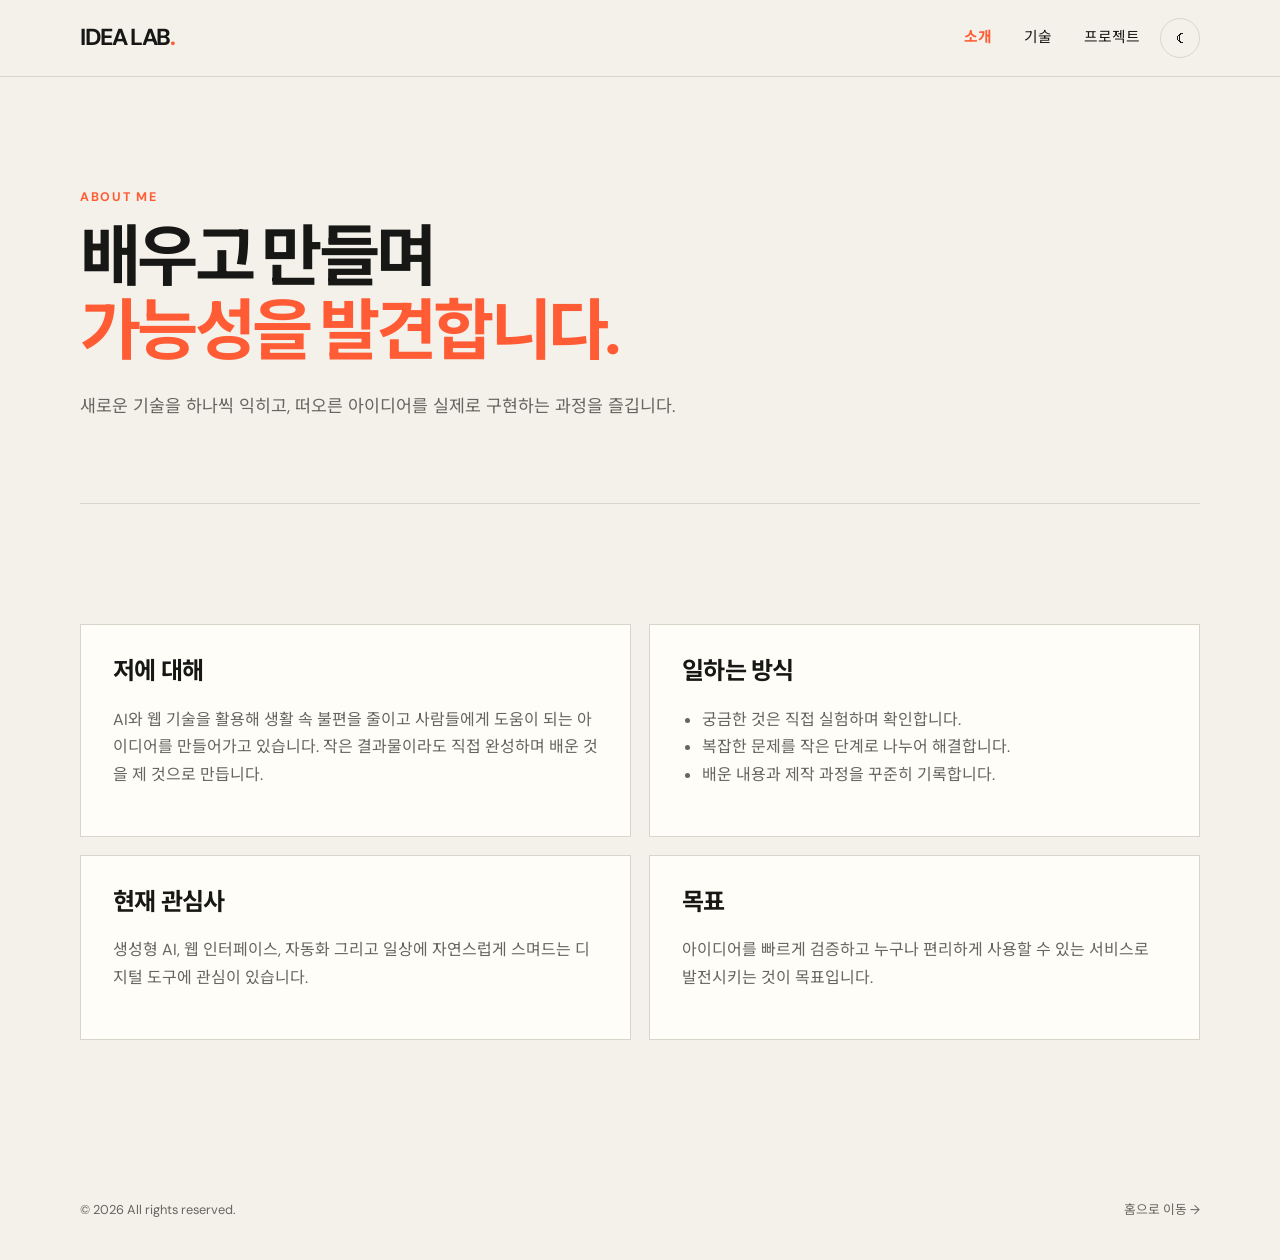
==== about.html @ a8362018 "Move frontend files to repository root" ====
<!DOCTYPE html>
<html lang="ko">
<head>
  <meta charset="UTF-8"><meta name="viewport" content="width=device-width, initial-scale=1.0">
  <meta name="description" content="AI와 웹을 배우며 아이디어를 직접 만드는 사람의 소개입니다.">
  <title>소개 | AI로 아이디어를 현실로</title>
  <link rel="preconnect" href="https://fonts.googleapis.com"><link rel="preconnect" href="https://fonts.gstatic.com" crossorigin>
  <link href="https://fonts.googleapis.com/css2?family=DM+Sans:wght@400;500;600;700&family=Noto+Sans+KR:wght@400;500;600;700&display=swap" rel="stylesheet"><link rel="stylesheet" href="styles.css">
</head>
<body>
  <header class="header"><nav class="nav container" aria-label="주요 메뉴"><a class="logo" href="index.html">IDEA LAB<span>.</span></a><button class="menu-button" type="button" aria-label="메뉴 열기" aria-expanded="false">☰</button><div class="nav-links"><a href="about.html" aria-current="page">소개</a><a href="skills.html">기술</a><a href="projects.html">프로젝트</a></div><button class="theme-button" type="button" aria-label="테마 변경">☾</button></nav></header>
  <main class="subpage-main">
    <section class="page-hero container reveal"><p class="eyebrow">ABOUT ME</p><h1>배우고 만들며<br><span class="title-accent">가능성을 발견합니다.</span></h1><p>새로운 기술을 하나씩 익히고, 떠오른 아이디어를 실제로 구현하는 과정을 즐깁니다.</p></section>
    <section class="section container"><div class="detail-grid"><article class="detail-card reveal"><h2>저에 대해</h2><p>AI와 웹 기술을 활용해 생활 속 불편을 줄이고 사람들에게 도움이 되는 아이디어를 만들어가고 있습니다. 작은 결과물이라도 직접 완성하며 배운 것을 제 것으로 만듭니다.</p></article><article class="detail-card reveal"><h2>일하는 방식</h2><ul><li>궁금한 것은 직접 실험하며 확인합니다.</li><li>복잡한 문제를 작은 단계로 나누어 해결합니다.</li><li>배운 내용과 제작 과정을 꾸준히 기록합니다.</li></ul></article><article class="detail-card reveal"><h2>현재 관심사</h2><p>생성형 AI, 웹 인터페이스, 자동화 그리고 일상에 자연스럽게 스며드는 디지털 도구에 관심이 있습니다.</p></article><article class="detail-card reveal"><h2>목표</h2><p>아이디어를 빠르게 검증하고 누구나 편리하게 사용할 수 있는 서비스로 발전시키는 것이 목표입니다.</p></article></div></section>
  </main>
  <footer class="footer container"><p>© <span id="year"></span> All rights reserved.</p><a href="index.html">홈으로 이동 →</a></footer><script src="script.js"></script>
</body></html>
---- styles.css ----
:root { --bg:#f4f1ea; --surface:#fffdf8; --text:#171815; --muted:#65665f; --line:#d9d5cb; --accent:#ff5c35; --dark:#20241f; }
* { box-sizing:border-box; }
html { scroll-behavior:smooth; }
body { margin:0; background:var(--bg); color:var(--text); font-family:"DM Sans","Noto Sans KR",sans-serif; line-height:1.7; transition:background .25s,color .25s; }
body.dark { --bg:#171916; --surface:#21241f; --text:#f4f1e9; --muted:#a8aaa2; --line:#3a3d36; --dark:#f4f1e9; }
a { color:inherit; text-decoration:none; }
button,input,textarea { font:inherit; }
.container { width:min(1120px,calc(100% - 48px)); margin-inline:auto; }
.header { position:sticky; top:0; z-index:10; background:color-mix(in srgb,var(--bg) 88%,transparent); border-bottom:1px solid var(--line); backdrop-filter:blur(12px); }
.nav { height:76px; display:flex; align-items:center; justify-content:space-between; }
.logo { font-size:1.45rem; font-weight:700; letter-spacing:-.06em; }.logo span { color:var(--accent); }
.nav-links { display:flex; gap:32px; margin-left:auto; margin-right:20px; font-size:.92rem; }.nav-links a:hover { color:var(--accent); }
.theme-button,.menu-button { border:1px solid var(--line); border-radius:50%; width:40px; height:40px; background:transparent; color:var(--text); cursor:pointer; }.menu-button { display:none; }
.hero { min-height:calc(100vh - 76px); padding:100px 0; display:grid; grid-template-columns:1.3fr .7fr; gap:80px; align-items:center; }
.eyebrow,.section-number { color:var(--accent); font-size:.78rem; font-weight:700; letter-spacing:.14em; }
h1,h2,h3,p { margin-top:0; } h1 { max-width:760px; font-size:clamp(2.8rem,5.2vw,4.9rem); line-height:1.12; letter-spacing:-.055em; margin-bottom:30px; word-break:keep-all; overflow-wrap:normal; }.title-line { display:block; white-space:nowrap; }.title-accent { color:var(--accent); }
h2 { font-size:clamp(2.1rem,4vw,3.7rem); line-height:1.2; letter-spacing:-.05em; }
.hero-description { max-width:620px; color:var(--muted); font-size:1.08rem; }
.hero-actions { display:flex; gap:12px; margin:34px 0; }.button { display:inline-flex; justify-content:center; border:1px solid var(--dark); padding:13px 22px; border-radius:2px; cursor:pointer; }.primary { background:var(--dark); color:var(--bg); }.secondary { background:transparent; color:var(--text); }
.social-links { display:flex; gap:24px; font-size:.85rem; font-weight:600; }.social-links a:hover,.project-info a:hover { color:var(--accent); }
.portrait-wrap { position:relative; display:flex; flex-direction:column; align-items:center; justify-self:center; width:100%; text-align:center; }.portrait { width:260px; height:260px; flex:0 0 260px; background:var(--dark); border:5px solid var(--surface); border-radius:50%; overflow:hidden; box-shadow:0 18px 50px #0002; }.portrait img { display:block; width:100%; height:100%; object-fit:cover; object-position:center; transform:scale(1.12); transition:transform .5s ease; }.portrait-wrap:hover .portrait img { transform:scale(1.16); }.portrait-caption { max-width:390px; margin:18px auto 0; padding:18px 22px; color:var(--text); background:var(--surface); border:1px solid var(--line); border-radius:8px; box-shadow:0 10px 30px #0000000d; font-size:1rem; font-weight:600; line-height:1.8; text-align:center; }
.status { position:static; transform:none; margin-top:14px; white-space:nowrap; padding:9px 14px; background:var(--surface); border:1px solid var(--line); font-size:.78rem; box-shadow:0 10px 30px #0002; }.status i { display:inline-block; width:7px; height:7px; margin-right:7px; background:#48aa69; border-radius:50%; }
.section { padding:120px 0; }.section-number { margin-bottom:44px; }.about-grid { display:grid; grid-template-columns:1.1fr .9fr; gap:80px; }.about-grid>div>p { color:var(--muted); font-size:1.05rem; }
.facts { border-top:1px solid var(--line); margin-top:35px; }.facts div { display:flex; justify-content:space-between; padding:13px 0; border-bottom:1px solid var(--line); }.facts dt { color:var(--muted); }.facts dd { margin:0; font-weight:600; }
.skills-section { background:var(--dark); color:var(--bg); }.section-heading { display:flex; align-items:end; justify-content:space-between; gap:30px; margin-bottom:50px; }.section-heading h2 { margin:0; }.section-heading p { max-width:420px; color:var(--muted); }
.skill-grid { display:grid; grid-template-columns:repeat(3,1fr); gap:16px; }.skill-card { padding:34px; color:var(--text); background:var(--surface); }.skill-card>span { color:var(--accent); font-size:.8rem; }.skill-card h3 { margin:50px 0 16px; font-size:1.5rem; }.skill-card p { color:var(--muted); }.skill-card ul { display:flex; flex-wrap:wrap; gap:7px; list-style:none; padding:0; margin-top:24px; }.skill-card li { border:1px solid var(--line); padding:5px 9px; font-size:.75rem; }
.filter-buttons { display:flex; gap:8px; margin-bottom:28px; }.filter-buttons button { padding:8px 16px; border:1px solid var(--line); background:transparent; color:var(--text); cursor:pointer; }.filter-buttons button.active { background:var(--dark); color:var(--bg); }
.project-grid { display:grid; grid-template-columns:repeat(2,1fr); gap:50px 24px; }.project-card.hidden { display:none; }.project-visual { aspect-ratio:4/3; padding:25px; display:flex; justify-content:flex-end; font-size:4rem; font-weight:700; color:#fff8; transition:transform .3s; }.project-card:hover .project-visual { transform:translateY(-5px); }.visual-one { background:#4c5e4c; }.visual-two { background:#c15338; }.visual-three { background:#334c73; }.project-info { padding-top:20px; }.project-info>p:first-child { color:var(--accent); font-size:.7rem; font-weight:700; letter-spacing:.1em; }.project-info h3 { font-size:1.45rem; margin-bottom:8px; }.project-info>p { color:var(--muted); }.project-info a { font-size:.85rem; font-weight:700; }
.contact-section { background:var(--surface); }.contact-grid { display:grid; grid-template-columns:1fr 1fr; gap:100px; }.contact-grid>div>p:not(.section-number) { color:var(--muted); }.email { display:inline-block; border-bottom:1px solid; margin-top:18px; font-weight:600; }
form { display:grid; gap:20px; }label { display:grid; gap:7px; font-size:.8rem; font-weight:600; }input,textarea { width:100%; border:0; border-bottom:1px solid var(--line); background:transparent; color:var(--text); padding:10px 0; outline:none; resize:vertical; }input:focus,textarea:focus { border-color:var(--accent); }.form-message { color:var(--accent); min-height:24px; margin:0; }
.footer { min-height:100px; display:flex; align-items:center; justify-content:space-between; color:var(--muted); font-size:.8rem; }.footer p { margin:0; }
.subpage-main { min-height:calc(100vh - 176px); }.page-hero { padding:110px 0 65px; border-bottom:1px solid var(--line); }.page-hero h1 { margin:12px 0 22px; }.page-hero>p:last-child { max-width:650px; color:var(--muted); font-size:1.08rem; }.detail-grid { display:grid; grid-template-columns:repeat(2,1fr); gap:18px; }.detail-card { padding:32px; background:var(--surface); border:1px solid var(--line); }.detail-card h2 { font-size:1.5rem; letter-spacing:-.03em; }.detail-card p { color:var(--muted); }.detail-card ul { padding-left:20px; color:var(--muted); }.nav-links a[aria-current="page"] { color:var(--accent); font-weight:700; }
.reveal { opacity:0; transform:translateY(24px); transition:opacity .7s,transform .7s; }.reveal.visible { opacity:1; transform:none; }
@media (max-width:800px) { .container { width:min(100% - 32px,1120px); }.menu-button { display:block; margin-left:auto; margin-right:10px; }.nav-links { display:none; position:absolute; inset:76px 0 auto; margin:0; padding:24px; background:var(--surface); border-bottom:1px solid var(--line); flex-direction:column; text-align:center; }.nav-links.open { display:flex; }.hero { grid-template-columns:1fr; padding:70px 0; }.hero h1 { font-size:clamp(2.5rem,11vw,4rem); }.title-line { white-space:normal; }.portrait-wrap { max-width:430px; margin-inline:auto; }.portrait { width:230px; height:230px; flex-basis:230px; }.about-grid,.contact-grid,.detail-grid { grid-template-columns:1fr; gap:35px; }.skill-grid { grid-template-columns:1fr; }.section-heading { align-items:start; flex-direction:column; }.project-grid { grid-template-columns:1fr; }.section { padding:85px 0; }.page-hero { padding:75px 0 45px; } }
@media (prefers-reduced-motion:reduce) { html { scroll-behavior:auto; } .reveal { opacity:1; transform:none; transition:none; } }
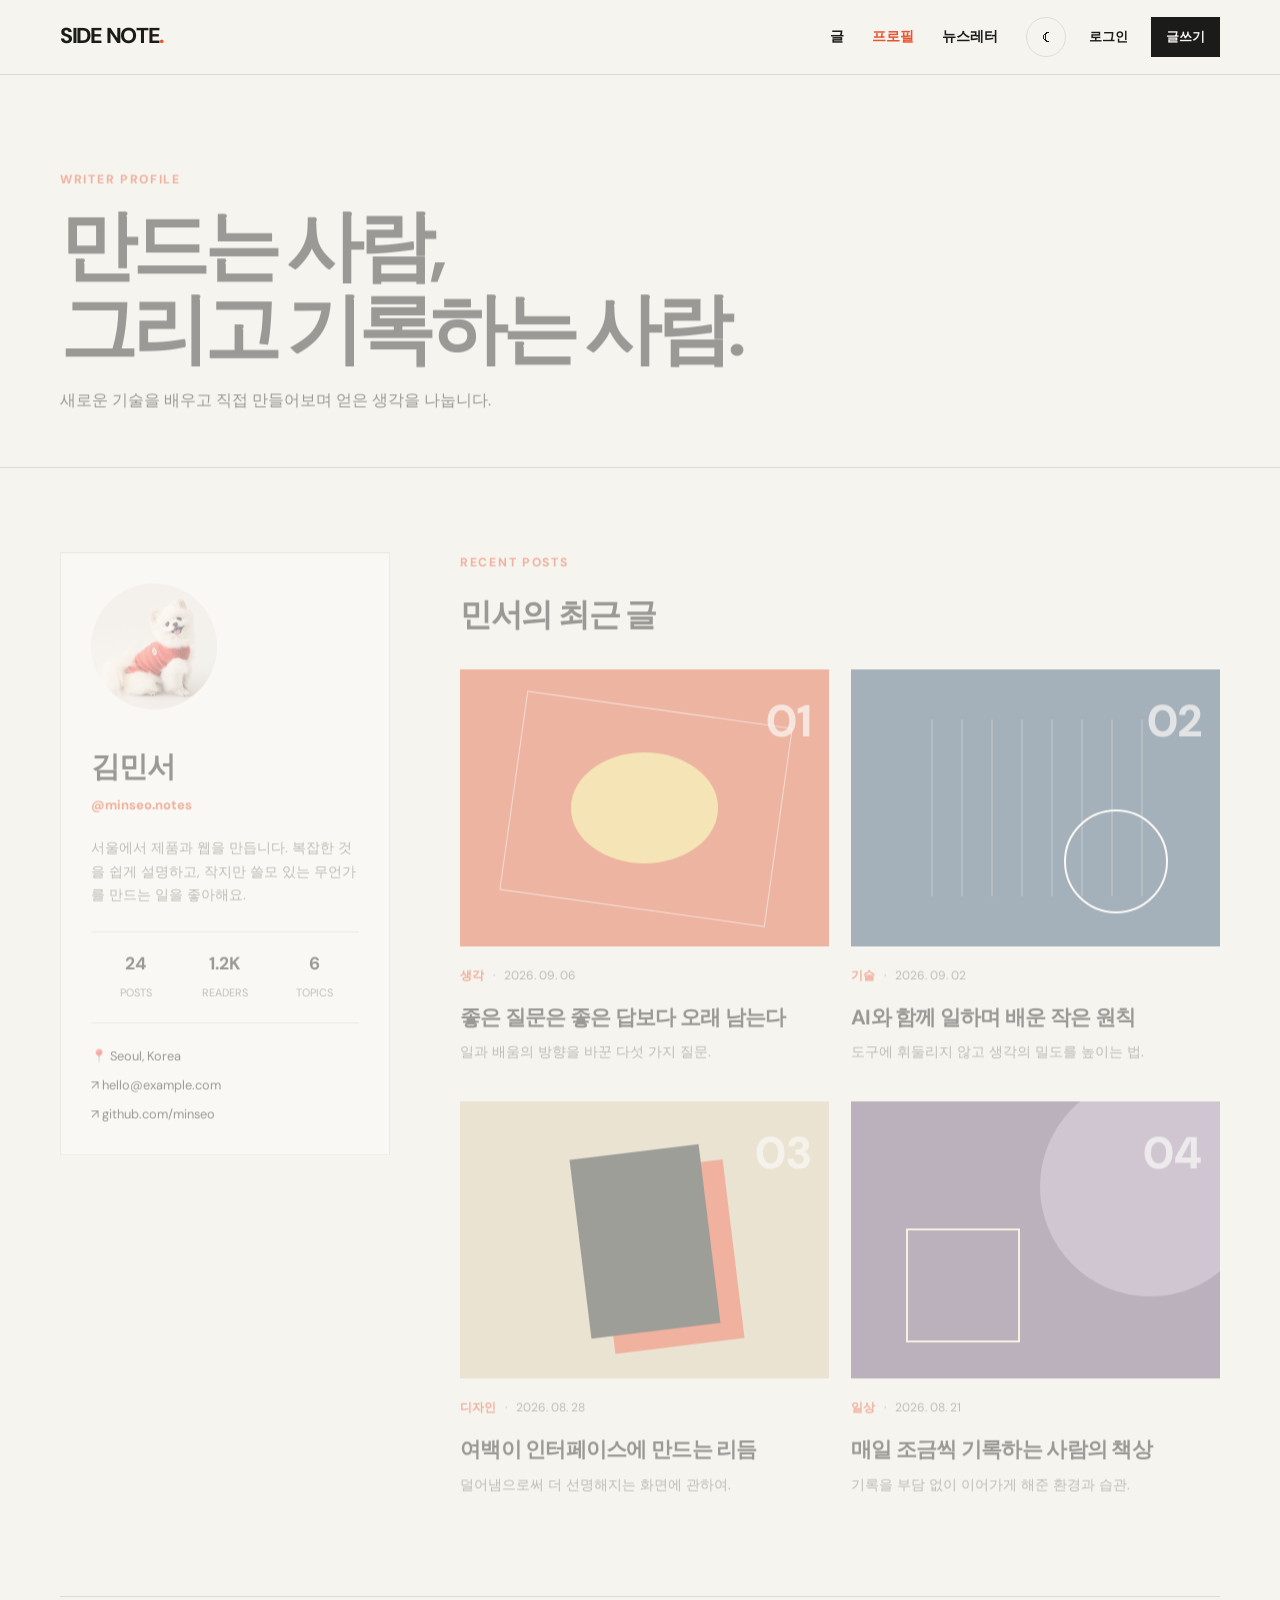
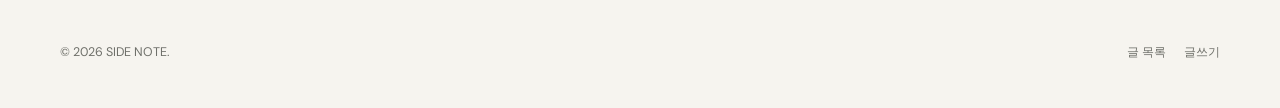
==== commit d97ec32a: "Redesign profile site as personal blog" ====
--- a/about.html
+++ b/about.html
@@ -1,17 +1 @@
-<!DOCTYPE html>
-<html lang="ko">
-<head>
-  <meta charset="UTF-8"><meta name="viewport" content="width=device-width, initial-scale=1.0">
-  <meta name="description" content="AI와 웹을 배우며 아이디어를 직접 만드는 사람의 소개입니다.">
-  <title>소개 | AI로 아이디어를 현실로</title>
-  <link rel="preconnect" href="https://fonts.googleapis.com"><link rel="preconnect" href="https://fonts.gstatic.com" crossorigin>
-  <link href="https://fonts.googleapis.com/css2?family=DM+Sans:wght@400;500;600;700&family=Noto+Sans+KR:wght@400;500;600;700&display=swap" rel="stylesheet"><link rel="stylesheet" href="styles.css">
-</head>
-<body>
-  <header class="header"><nav class="nav container" aria-label="주요 메뉴"><a class="logo" href="index.html">IDEA LAB<span>.</span></a><button class="menu-button" type="button" aria-label="메뉴 열기" aria-expanded="false">☰</button><div class="nav-links"><a href="about.html" aria-current="page">소개</a><a href="skills.html">기술</a><a href="projects.html">프로젝트</a></div><button class="theme-button" type="button" aria-label="테마 변경">☾</button></nav></header>
-  <main class="subpage-main">
-    <section class="page-hero container reveal"><p class="eyebrow">ABOUT ME</p><h1>배우고 만들며<br><span class="title-accent">가능성을 발견합니다.</span></h1><p>새로운 기술을 하나씩 익히고, 떠오른 아이디어를 실제로 구현하는 과정을 즐깁니다.</p></section>
-    <section class="section container"><div class="detail-grid"><article class="detail-card reveal"><h2>저에 대해</h2><p>AI와 웹 기술을 활용해 생활 속 불편을 줄이고 사람들에게 도움이 되는 아이디어를 만들어가고 있습니다. 작은 결과물이라도 직접 완성하며 배운 것을 제 것으로 만듭니다.</p></article><article class="detail-card reveal"><h2>일하는 방식</h2><ul><li>궁금한 것은 직접 실험하며 확인합니다.</li><li>복잡한 문제를 작은 단계로 나누어 해결합니다.</li><li>배운 내용과 제작 과정을 꾸준히 기록합니다.</li></ul></article><article class="detail-card reveal"><h2>현재 관심사</h2><p>생성형 AI, 웹 인터페이스, 자동화 그리고 일상에 자연스럽게 스며드는 디지털 도구에 관심이 있습니다.</p></article><article class="detail-card reveal"><h2>목표</h2><p>아이디어를 빠르게 검증하고 누구나 편리하게 사용할 수 있는 서비스로 발전시키는 것이 목표입니다.</p></article></div></section>
-  </main>
-  <footer class="footer container"><p>© <span id="year"></span> All rights reserved.</p><a href="index.html">홈으로 이동 →</a></footer><script src="script.js"></script>
-</body></html>
+<!doctype html><html lang="ko"><head><meta charset="UTF-8"><meta http-equiv="refresh" content="0; url=profile.html"><meta name="viewport" content="width=device-width,initial-scale=1"><title>프로필로 이동 | SIDE NOTE</title></head><body><p><a href="profile.html">프로필 페이지로 이동</a></p></body></html>
